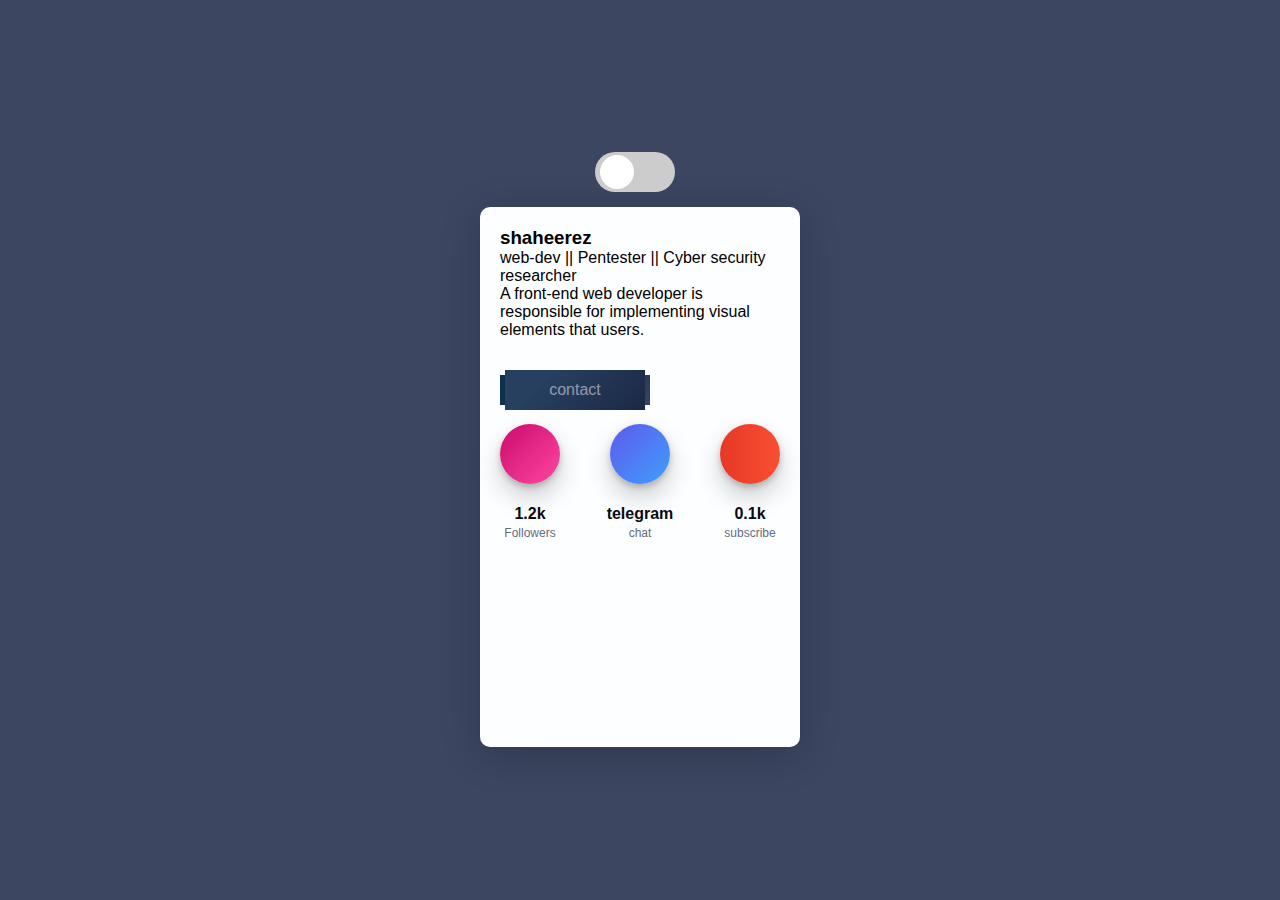
==== prof.html @ 390e847f "Add files via upload" ====
<!DOCTYPE html>
<html>
<head>
    <title>profile card</title>
    <meta name="viewport" content="width=device-width, initial-scale=1.0">
    <link rel="stylesheet" href="https://cdnjs.cloudflare.com/ajax/libs/font-awesome/5.15.1/css/all.min.css" integrity="sha512-+4zCK9k+qNFUR5X+cKL9EIR+ZOhtIloNl9GIKS57V1MyNsYpYcUrUeQc9vNfzsWfV28IaLL3i96P9sdNyeRssA==" crossorigin="anonymous" />
    <link rel="stylesheet" href="style.css">
</head>
<body>
    <br><br><br>
    <input id="slider" class="customSlider" type="checkbox">
    <label for="slider"></label> 
    <div class="wrapper">
        <div class="top-icons">
            <a href="index.html">
            <i class="fas fa-long-arrow-alt-left"></a></i>
            <i class="fas fa-ellipsis-v"></i>
            <i class="far fa-heart"></i>
        </div>
    
        <div class="profile"><div class="thumbnail">
            <script src="https://tryhackme.com/badge/642156"></script>
            </div>
            <div class="check"><i class="fas fa-check"></i></div>
            <h3 class="name">shaheerez</h3>
            <p class="title">web-dev || Pentester || Cyber security researcher</p>
            <p class="description">A front-end web developer is responsible for implementing visual elements that users.</p>
            <br><br>
            <button class="noselect"></button>
        </div>
    
        <div class="social-icons">
            <div class="icon">
                <a href="https://www.instagram.com/shrz_shaheerez/?r=nametag"><i class="fab fa-instagram"></i></a>
                <h4>1.2k</h4>
                <p>Followers</p>
            </div>
    
            <div class="icon">
                <a href="https://t.me/its_dude_now"><i class="fab fa-telegram"></i></a>
                <h4>telegram</h4>
                <p>chat</p>
            </div>
    
            <div class="icon">
                <a href="https://www.youtube.com/channel/UCWVu5tu1-ID7b9NiKQ0f5eQ"><i class="fab fa-youtube"></i></a>
                <h4>0.1k</h4>
                <p>subscribe</p>
            </div>
        </div>
    </div> 

</body>
</html>
---- style.css ----
* {
    margin: 0;
    padding: 0;
    box-sizing: border-box;
  } 
  body {
    width: 100%;
    height: 100vh;
    display: -webkit-box;
    display: flex;
    position: relative;
    background: #3c4661;
    -webkit-box-align: center;
            align-items: center;
    -webkit-box-orient: vertical;
    -webkit-box-direction: normal;
            flex-direction: column;
    -webkit-box-pack: center;
            justify-content: center;
    font-family: 'Open Sans', sans-serif;
    font-size: 100%;
  }
  
  .customSlider {
    opacity: 0;
    display: none;
  }
  .customSlider + label {
    position: relative;
    top: 35px;
    left: 15px;
    cursor: pointer;
  }
  .customSlider + label:before, 
  .customSlider + label:after {
    background: #FFFFFF;
    position: absolute;
    content: '';
  }
  .customSlider + label:before {
    top: -90px;
    left: -60px;
    width: 80px;
    height: 40px;
    background: #ccc;
    border-radius: 20px;
    -webkit-transition: background .75s;
    transition: background .75s;
  }
  .customSlider + label:after {
    height: 34px;
    width: 34px;
    top: -87px;
    left: -55px;
    border-radius: 50%;
    -webkit-transition: all .5s;
    transition: all .5s;
  }
  .customSlider:checked + label:after {
    height: 34px;
    width: 34px;
    top: -87px;
    left: -19px;
    border-radius: 50%;
  }
  .customSlider:checked ~ .wrapper {
    color: #fff;
    -webkit-transition: background .6s ease;
    transition: background .6s ease;
    background: #31394D;
  }
  .customSlider:checked ~ .wrapper .top-icons i {
    color: #fff;
  }
  .customSlider:checked ~ .wrapper .user .name {
    color: #FDFEFF;
  }
  .customSlider:checked ~ .wrapper .user .title {
    color: #7C8097;
  }
  .customSlider:checked ~ .wrapper .user .description {
    color: #FDFEFF;
  }
  .customSlider:checked ~ .wrapper .icon h4 {
    color: #FFFFFF;
  }
  .customSlider:checked ~ .wrapper .icon p {
    color: #666B7D;
  }
  
  .wrapper {
    width: 320px;
    height: 540px;
    background: #FDFEFF;
    -webkit-transition: background .6s ease;
    transition: background .6s ease;
    border-radius: 10px;
    padding: 20px 20px 20px 20px;
    box-shadow: 0 8px 40px rgba(0, 0, 0, 0.2);
  }
  .wrapper .top-icons i {
    color: #080911;
  }
  .wrapper .top-icons i:nth-of-type(1) {
    float: left;
  }
  .wrapper .top-icons i:nth-of-type(2) {
    float: right;
  }
  .wrapper .top-icons i:nth-of-type(3) {
    float: right;
    padding-right: .8em;
  }
  .wrapper .user {
    margin-top: 2.2em;
    position: relative;
  }
  .wrapper .user:after {
    width: 100%;
    height: 1px;
    content: ' ';
    display: block;
    margin-top: 1.3em;
    background: #E9EFF6;
  }
  .wrapper .user .check {
    position: absolute;
    right: 5em;
    bottom: 12.7em;
  }
  .wrapper .user .check i {
    color: #fff;
    width: 20px;
    height: 20px;
    font-size: 12px;
    line-height: 20px;
    text-align: center;
    border-radius: 100%;
    background: -webkit-gradient(linear, left top, right bottom, from(#6452E9), to(#639FF9));
  background: linear-gradient(to bottom right, #6452E9, #639FF9);
  }
  .wrapper .user .thumbnail {
    width: 124px;
    height: 124px;
    display: -webkit-box;
    display: flex;
    margin-left: auto;
    margin-right: auto;
    margin-bottom: 1.5em;
    border-radius: 100%;
    box-shadow: 0 13px 26px rgba(0, 0, 0, 0.2), 0 3px 6px rgba(0, 0, 0, 0.2);
  }
  .wrapper .user .name {
    color: #2D354A;
    font-size: 24px;
    font-weight: 600;
    text-align: center;
  }
  .wrapper .user .title {
    color: #7C8097;
    font-size: .75em;
    font-weight: 300;
    text-align: center;
    padding-top: .5em;
    padding-bottom: .7em;
    letter-spacing: 1.5px;
    text-transform: uppercase;
  }
  .wrapper .user .description {
    color: #080911;
    font-size: 14px;
    font-weight: 300;
    text-align: center;
    margin-bottom: 1.3em;
  }
  .wrapper .user .btn {
    color: #fff;
    width: 130px;
    height: 42px;
    outline: none;
    border: none;
    display: block;
    cursor: pointer;
    font-weight: 300;
    margin-left: auto;
    margin-right: auto;
    border-radius: 70px;
    box-shadow: 0 13px 26px rgba(0, 0, 0, 0.16), 0 3px 6px rgba(0, 0, 0, 0.16);
    background: -webkit-gradient(linear, left top, right bottom, from(#6452E9), to(#639FF9));
      background: linear-gradient(to bottom right, #6452E9, #639FF9);
  }
  .wrapper .social-icons {
    display: -webkit-box;
    display: flex;
    margin-top: 1.2em;
    -webkit-box-pack: justify;
            justify-content: space-between;
  }
  .wrapper .social-icons .icon {
    display: -webkit-box;
    display: flex;
    -webkit-box-align: center;
            align-items: center;
    -webkit-box-orient: vertical;
    -webkit-box-direction: normal;
            flex-direction: column;
  }
  .wrapper .social-icons .icon a {
    color: #fff;
    width: 60px;
    height: 60px;
    font-size: 28px;
    line-height: 60px;
    text-align: center;
    border-radius: 30px;
    box-shadow: 0 13px 26px rgba(0, 0, 0, 0.2), 0 3px 6px rgba(0, 0, 0, 0.2);
  }
  .wrapper .social-icons .icon:nth-of-type(1) a {
    background: -webkit-gradient(linear, left top, right bottom, from(#C90A6D), to(#FF48A0));
    background: linear-gradient(to bottom right, #C90A6D, #FF48A0);
  }
  .wrapper .social-icons .icon:nth-of-type(2) a {
    background: -webkit-gradient(linear, left top, right bottom, from(#5E5AEC), to(#3F9EFC));
    background: linear-gradient(to bottom right, #5E5AEC, #3F9EFC);
  }
  .wrapper .social-icons .icon:nth-of-type(3) a {
    background: #f85032;
    background: -webkit-linear-gradient(to right, #e73827, #f85032);  
    background: linear-gradient(to right, #e73827, #f85032);
  }
  .wrapper .social-icons .icon h4 {
    color: #080911;
    font-size: 1em;
    margin-top: 1.3em;
    margin-bottom: .2em;
  }
  .wrapper .social-icons .icon p {
    color: #666B7D;
    font-size: 12px;
  } 
  
  .noselect {
    -webkit-touch-callout: none;
      -webkit-user-select: none;
       -khtml-user-select: none;
         -moz-user-select: none;
          -ms-user-select: none;
              user-select: none;
          -webkit-tap-highlight-color: transparent;
  }
  
  button {
      width: 150px;
      height: 30px;
      cursor: pointer;
      border: none;
      display: flex;
      align-items: center;
      justify-content: center;
      background-color: #7f5a83;
      background-image: linear-gradient(315deg, #7f5a83 0%, #0d324d 74%);
      background-size: 200% 100%;
      background-position: left;
      background-repeat: no-repeat;
      transition: 500ms;
  }
  
  button:before {
      content: 'contact';
      color: rgba(255,255,255,0.5);
      font-size: 16px;
      position: absolute;
      display: flex;
      align-items: center;
      justify-content: center;
      width: 140px;
      height: 40px;
      background-color: #1b2845;
      background-image: linear-gradient(315deg, #1b2845 0%, #274060 74%);
      transition: 500ms;
  }
  
  button:hover {
      background-position: right;
  }
  
  button:hover:before {
      color: rgba(255,255,255,0.8);
  }
  
  button:focus {
      outline: none;
  }
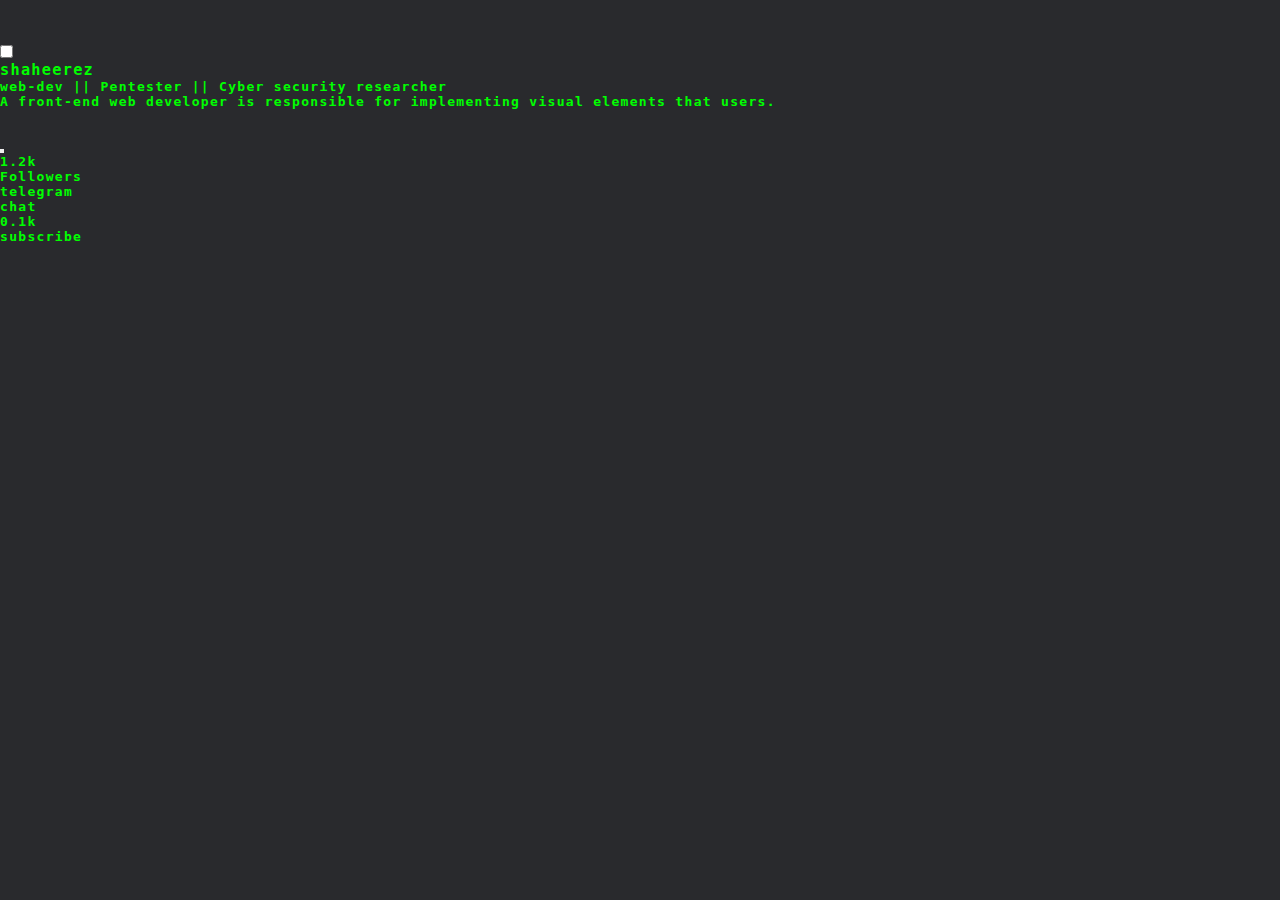
==== commit 3dbe836a: "Update prof.html" ====
--- a/prof.html
+++ b/prof.html
@@ -4,7 +4,7 @@
     <title>profile card</title>
     <meta name="viewport" content="width=device-width, initial-scale=1.0">
     <link rel="stylesheet" href="https://cdnjs.cloudflare.com/ajax/libs/font-awesome/5.15.1/css/all.min.css" integrity="sha512-+4zCK9k+qNFUR5X+cKL9EIR+ZOhtIloNl9GIKS57V1MyNsYpYcUrUeQc9vNfzsWfV28IaLL3i96P9sdNyeRssA==" crossorigin="anonymous" />
-    <link rel="stylesheet" href="style.css">
+    <link rel="stylesheet" href="prof.css">
 </head>
 <body>
     <br><br><br>
--- a/prof.css
+++ b/prof.css
@@ -0,0 +1,380 @@
+@import url('https://fonts.googleapis.com/css2?family=Poppins:wght@300&display=swap');
+@import url('https://fonts.googleapis.com/css2?family=VT323&display=swap');
+*{
+    padding: 0;
+    margin: 0;
+    box-sizing: border-box;
+}
+body{background-color:#292A2D;color:#00FF00; letter-spacing: .1em;
+    font-size: 13px;
+    font-weight: 900;
+font-family: monospace;}
+a{
+    text-decoration: none;
+}
+/* dark mode */
+#main.light{
+    background: rgba(255, 255, 255, 0.432);
+    color: black;
+}
+#main.light .header{
+    background: rgb(235, 235, 235);
+}
+#main.light .change{
+    fill: black;
+}
+
+/* end dark mode */
+/* main section */
+#main{
+    width: 100%;
+    height: 100vh;
+    background-color: #292A2D;
+
+
+}
+.main__container{
+    margin: 0 auto;
+    width: 100%;
+    height: 100vh;
+}
+/* nav */
+.header{
+    width: 100%;
+    height: 200;
+    background-color: #272729;
+}
+nav{
+    margin: 0 auto;
+    width: 60%;
+    padding: 3vh;
+}
+nav img{
+    float: right;
+    width: 30px;
+}
+.logotext{
+    letter-spacing: .1em;
+    font-size: 15px;
+    font-weight: 900;
+}
+.logotext::after{
+    margin-left: 2px;
+    content: '_';
+    background: rgb(32, 255, 51);
+    animation: blink .5s infinite alternate;
+    -webkit-animation: blink .5s infinite alternate;
+}
+.logotext.open::after{
+    content: 'whoami';
+    font-family: 'Courier New', Courier, monospace;
+    border-bottom: 1px solid red;
+    background: transparent;
+    animation: none;
+    -webkit-animation: none;
+}
+.name h1{
+    font-size: 35px;
+}
+.dark{
+    cursor: pointer;
+}
+/* end nav */
+/* body */
+#tabs{
+    display: flex;
+    align-items: center;
+    justify-content: center;
+    height: 100vh;
+    width: 100%;
+
+}
+
+.body{
+    margin: 0 auto;
+    position: absolute;
+    display: flex;
+    align-items: center;
+    justify-content: center;
+    flex-direction: column;
+    padding: 10vh 0;
+    transition: all 1s ease;
+    transform: translateY(0%);
+    -webkit-transform: translateY(0%);
+    -moz-transform: translateY(0%);
+    -ms-transform: translateY(0%);
+    -o-transform: translateY(0%);
+    -webkit-transition: all 1s ease;
+    -moz-transition: all 1s ease;
+    -ms-transition: all 1s ease;
+    -o-transition: all 1s ease;
+}
+.body.close{
+    transform: translateY(200%);
+    -webkit-transform: translateY(200%);
+    -moz-transform: translateY(200%);
+    -ms-transform: translateY(200%);
+    -o-transform: translateY(200%);
+}
+.body:last-child{
+    transform: translateY(200%);
+    -webkit-transform: translateY(200%);
+    -moz-transform: translateY(200%);
+    -ms-transform: translateY(200%);
+    -o-transform: translateY(200%);
+}
+.about.open{
+    transform: translateY(0px);
+    -webkit-transform: translateY(0px);
+    -moz-transform: translateY(0px);
+    -ms-transform: translateY(0px);
+    -o-transform: translateY(0px);
+}
+.logo_img img.cofe{
+    display: block;
+    width: 50%;
+    height: 50%;
+    border-radius: 50%;
+    background: radial-gradient(rgb(200, 0, 0),rgb(120,0,0),rgb(0, 0, 0));
+}
+.body .logo_img{
+    width: 100px;
+    height: 100px;  
+}
+.body .name{
+    padding: 4vh 0;
+}
+
+.name h1{
+    padding: 1vh;
+    font-family: 'VT323', monospace;
+    letter-spacing: 2px;
+}
+.name span{
+    color: red;
+}
+i.fa{
+    font-size: 20px;
+}
+.btn{
+    padding: 3vh;
+}
+.change{
+    padding: 2vh 0;
+    fill: #a9a9b3;
+    width: 24px;
+}
+.htb:hover{
+    fill: chartreuse;
+	transform:scale(1.15);
+}
+.twitter:hover{
+    fill: cyan;
+	transform:scale(1.15);
+}
+.insta:hover{
+	fill:#E1306C;
+	transform:scale(1.15);
+}
+.telegram:hover{
+	fill: skyblue;
+	transform:scale(1.15);
+}
+.reddit:hover{
+	fill:#FF4500;
+	transform:scale(1.15);
+}
+.git:hover{
+    fill:black;
+	    transform:scale(1.15);
+}
+.discord:hover{
+	fill:#7289DA;
+	transform:scale(1.15);
+}
+.mail:hover{
+    fill:white;
+	    transform:scale(1.15);
+}
+.right{
+  
+  padding: 1vh 0;
+  width: 24px;
+  display: flex;
+  flex-direction: column;
+  position: absolute;	
+  right: -150px;
+  fill: #a9a9b3;
+    }
+
+.para{
+/*     margin-right: 15px; */
+    padding: 1vh 0;
+}
+.body a.button{
+    margin-top: 2vh;
+    font-weight: 600;
+    font-size: 15px;
+    padding: 1vh 3vh ;
+    display: inline-block;
+    text-transform: uppercase;
+    color: rgb(96, 192, 0);
+    border-bottom: 2px solid chartreuse;
+    border-radius: 15px ;
+    -webkit-border-radius: 15px ;
+    -moz-border-radius: 15px ;
+    -ms-border-radius: 15px ;
+    -o-border-radius: 15px ;
+}
+.body a.button:hover{
+    color: rgb(130, 255, 5);
+    
+}
+/* about section */
+.about{
+    text-align: center;
+    border-radius: 10px;
+    padding: 7vh 6vh ;
+    max-width: 500px;
+
+}
+.about h2{
+    border-bottom: 1px solid chartreuse;
+}
+.about p{
+    padding: 5vh 0 4vh 0;
+}
+/* end main section */
+@media screen and (max-width: 768px){
+    .header{
+        height: 9vh;
+    }
+    nav{
+        width: 100%;
+    }
+    .logotext{
+        font-size: 12px;
+    }
+    .change{
+        padding: 2vh 0;
+        width: 20px;
+    }
+    #tabs{
+        margin: 10% 0;
+        align-items: baseline;
+    }
+    .body{
+        height: 60vh;
+    }
+    .body.about.open > p{
+	font-size: 16px;
+    }
+    .about{
+        max-width: 80%;
+    }
+    .para{
+	    font-size:13px;
+   
+    } 
+
+    .body {
+        margin: 0 auto;
+        position: absolute;
+        display: flex;
+        align-items: center;
+        justify-content: center;
+        flex-direction: column;
+        padding: 10vh 0;
+        transition: all 1s ease;
+        transform: translateY(0%);
+        -webkit-transform: translateY(0%);
+        -moz-transform: translateY(0%);
+        -ms-transform: translateY(0%);
+        -o-transform: translateY(0%);
+        -webkit-transition: all 1s ease;
+        -moz-transition: all 1s ease;
+        -ms-transition: all 1s ease;
+        -o-transition: all 1s ease;
+    }
+
+    
+    #main.light {
+        background: rgba(255, 255, 255, 0.432);
+        color: black;
+    }
+
+    #main.light .header {
+        background: rgb(235, 235, 235);
+    }
+
+    #main.light .change {
+        fill: black;
+    }
+
+    
+    #main {
+        width: 100%;
+        height: 100vh;
+        background-color: #292A2D;
+
+
+    }
+
+
+
+    body {
+        background-color: #292A2D;
+        color: #00FF00;
+        letter-spacing: .1em;
+        font-size: 13px;
+        font-weight: 900;
+        font-family: monospace;
+    }
+
+    .center {
+        text-align: center;
+        position: absolute;
+        top: 50%;
+        width: 100%;
+        height: 1px;
+    }
+
+    .curs {
+        display: inline;
+        animation-duration: 0.8s;
+        animation-name: blink;
+        animation-iteration-count: infinite;
+        animation-timing-function: steps(2=3, start);
+    }
+
+    @keyframes blink {
+        49% {
+            visibility: visible;
+            background: none repeat scroll 0 0 #00FF00;
+            color: #000000;
+        }
+
+        51% {
+            visibility: hidden;
+            background: none repeat scroll 0 0 #000000;
+            color: #00FF00;
+        }
+    }
+
+    #c {
+        display: inline;
+        background: none repeat scroll 0 0 #00FF00;
+        color: #000000;
+    }
+
+    #c2 {
+        display: inline;
+    }
+
+    .i {
+        display: inline;
+    }
+
+    .l {
+        color: white;
+    }
